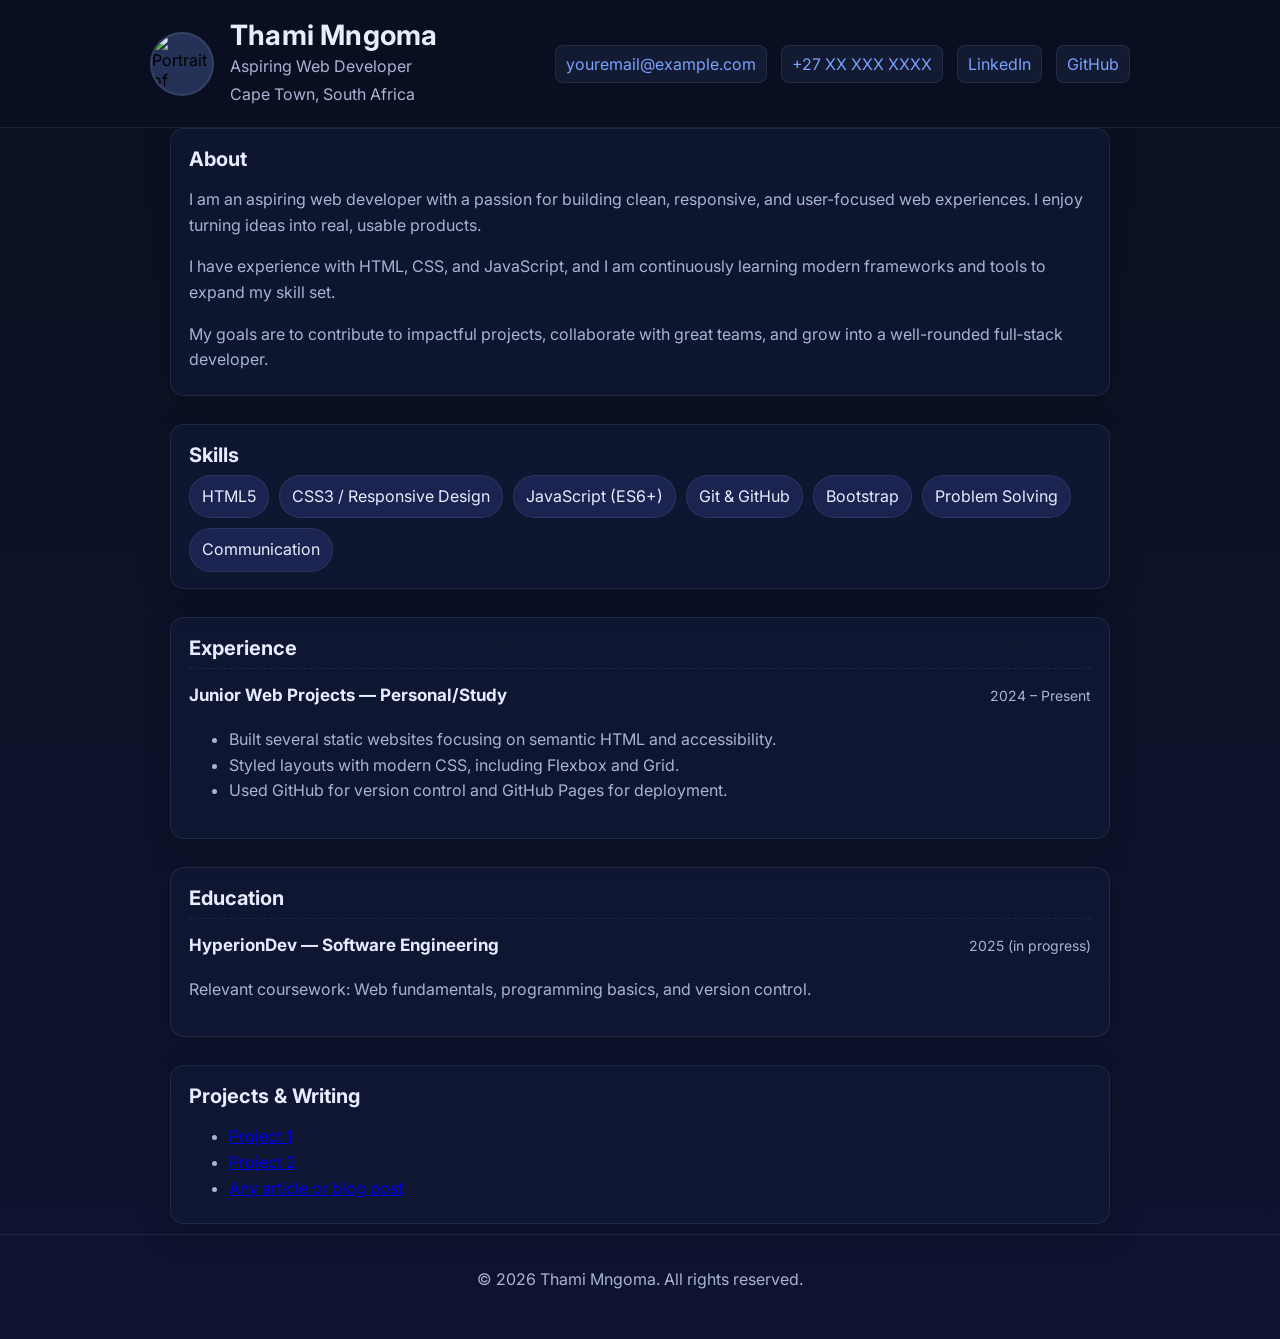
==== index.html @ a344e69f "Add initial CV site (index.html, styles.css) and URL text files" ====
<!DOCTYPE html>
<html lang="en">
<head>
  <meta charset="UTF-8" />
  <meta name="viewport" content="width=device-width, initial-scale=1" />
  <title>Thami Mngoma — CV</title>
  <meta name="description" content="Online CV for Thami Mngoma" />
  <link rel="preconnect" href="https://fonts.googleapis.com">
  <link rel="preconnect" href="https://fonts.gstatic.com" crossorigin>
  <link href="https://fonts.googleapis.com/css2?family=Inter:wght@300;400;600;700&display=swap" rel="stylesheet">
  <link rel="stylesheet" href="styles.css" />
</head>
<body>
  <header class="site-header">
    <div class="container header-inner">
      <div class="identity">
        <img src="avatar.jpg" alt="Portrait of Thami Mngoma" class="avatar" />
        <div>
          <h1 class="name">Thami Mngoma</h1>
          <p class="role">Aspiring Web Developer</p>
          <p class="location">Cape Town, South Africa</p>
        </div>
      </div>
      <nav class="contact">
        <a href="mailto:youremail@example.com">youremail@example.com</a>
        <a href="tel:+27XXXXXXXXX">+27 XX XXX XXXX</a>
        <a href="https://www.linkedin.com/in/your-linkedin" target="_blank" rel="noopener">LinkedIn</a>
        <a href="https://github.com/Thami279" target="_blank" rel="noopener">GitHub</a>
      </nav>
    </div>
  </header>

  <main class="container">
    <section class="about">
      <h2>About</h2>
      <p>I am an aspiring web developer with a passion for building clean, responsive, and user-focused web experiences. I enjoy turning ideas into real, usable products.</p>
      <p>I have experience with HTML, CSS, and JavaScript, and I am continuously learning modern frameworks and tools to expand my skill set.</p>
      <p>My goals are to contribute to impactful projects, collaborate with great teams, and grow into a well-rounded full‑stack developer.</p>
    </section>

    <section class="skills">
      <h2>Skills</h2>
      <ul class="pill-list">
        <li>HTML5</li>
        <li>CSS3 / Responsive Design</li>
        <li>JavaScript (ES6+)</li>
        <li>Git & GitHub</li>
        <li>Bootstrap</li>
        <li>Problem Solving</li>
        <li>Communication</li>
      </ul>
    </section>

    <section class="experience">
      <h2>Experience</h2>
      <article class="item">
        <div class="item-head">
          <h3>Junior Web Projects — Personal/Study</h3>
          <span class="meta">2024 – Present</span>
        </div>
        <ul>
          <li>Built several static websites focusing on semantic HTML and accessibility.</li>
          <li>Styled layouts with modern CSS, including Flexbox and Grid.</li>
          <li>Used GitHub for version control and GitHub Pages for deployment.</li>
        </ul>
      </article>
    </section>

    <section class="education">
      <h2>Education</h2>
      <article class="item">
        <div class="item-head">
          <h3>HyperionDev — Software Engineering</h3>
          <span class="meta">2025 (in progress)</span>
        </div>
        <p>Relevant coursework: Web fundamentals, programming basics, and version control.</p>
      </article>
    </section>

    <section class="links">
      <h2>Projects & Writing</h2>
      <ul>
        <li><a href="#" target="_blank" rel="noopener">Project 1</a></li>
        <li><a href="#" target="_blank" rel="noopener">Project 2</a></li>
        <li><a href="#" target="_blank" rel="noopener">Any article or blog post</a></li>
      </ul>
    </section>
  </main>

  <footer class="site-footer">
    <div class="container">
      <p>© <span id="year"></span> Thami Mngoma. All rights reserved.</p>
    </div>
  </footer>

  <script>document.getElementById("year").textContent = new Date().getFullYear();</script>
</body>
</html>
---- styles.css ----
/* Simple, clean CV styles */
:root{--bg:#0b1020;--card:#121937;--text:#e8ecff;--muted:#aab3d3;--accent:#7aa2ff;--pill:#1b2450;--border:rgba(255,255,255,0.08)}
*{box-sizing:border-box}
html,body{margin:0;padding:0;font-family:Inter,system-ui,-apple-system,Segoe UI,Roboto,Ubuntu,'Helvetica Neue',Arial,sans-serif;background:linear-gradient(180deg,#0b1020,#0e1430);}
.container{max-width:980px;margin:0 auto;padding:0 20px}
.site-header{border-bottom:1px solid var(--border);position:sticky;top:0;background:rgba(11,16,32,0.8);backdrop-filter:saturate(140%) blur(8px);}
.header-inner{display:flex;align-items:center;justify-content:space-between;padding:18px 0;}
.identity{display:flex;gap:16px;align-items:center}
.name{margin:0;color:var(--text);font-size:28px;letter-spacing:.2px}
.role,.location{margin:2px 0;color:var(--muted)}
.avatar{width:64px;height:64px;border-radius:50%;object-fit:cover;border:2px solid var(--border);background:#253157}
.contact{display:flex;gap:14px;flex-wrap:wrap}
.contact a{color:var(--accent);text-decoration:none;border:1px solid var(--border);padding:8px 10px;border-radius:8px;background:rgba(122,162,255,0.08)}
.contact a:hover{background:rgba(122,162,255,0.18)}
main{display:grid;gap:28px;padding:28px 0}
section{background:rgba(18,25,55,0.6);border:1px solid var(--border);border-radius:14px;padding:18px 18px 6px;box-shadow:0 10px 30px rgba(0,0,0,0.18);}
h2{color:var(--text);margin:0 0 8px 0;font-size:20px}
p,li,span{color:var(--muted);line-height:1.6}
.pill-list{display:flex;gap:10px;flex-wrap:wrap;padding-left:0;list-style:none;margin:6px 0 10px}
.pill-list li{background:var(--pill);border:1px solid var(--border);color:var(--text);padding:8px 12px;border-radius:999px}
.item{padding:6px 0 12px 0;border-top:1px dashed var(--border)}
.item:first-child{border-top:none}
.item-head{display:flex;align-items:baseline;justify-content:space-between;gap:12px}
.item h3{color:var(--text);margin:10px 0 6px 0;font-size:17px}
.meta{color:var(--muted);font-size:14px}
.site-footer{border-top:1px solid var(--border);padding:16px 0 30px 0;margin-top:10px}
.site-footer p{color:var(--muted);text-align:center}
@media (max-width:720px){.header-inner{flex-direction:column;align-items:flex-start;gap:12px}.item-head{flex-direction:column;align-items:flex-start}}
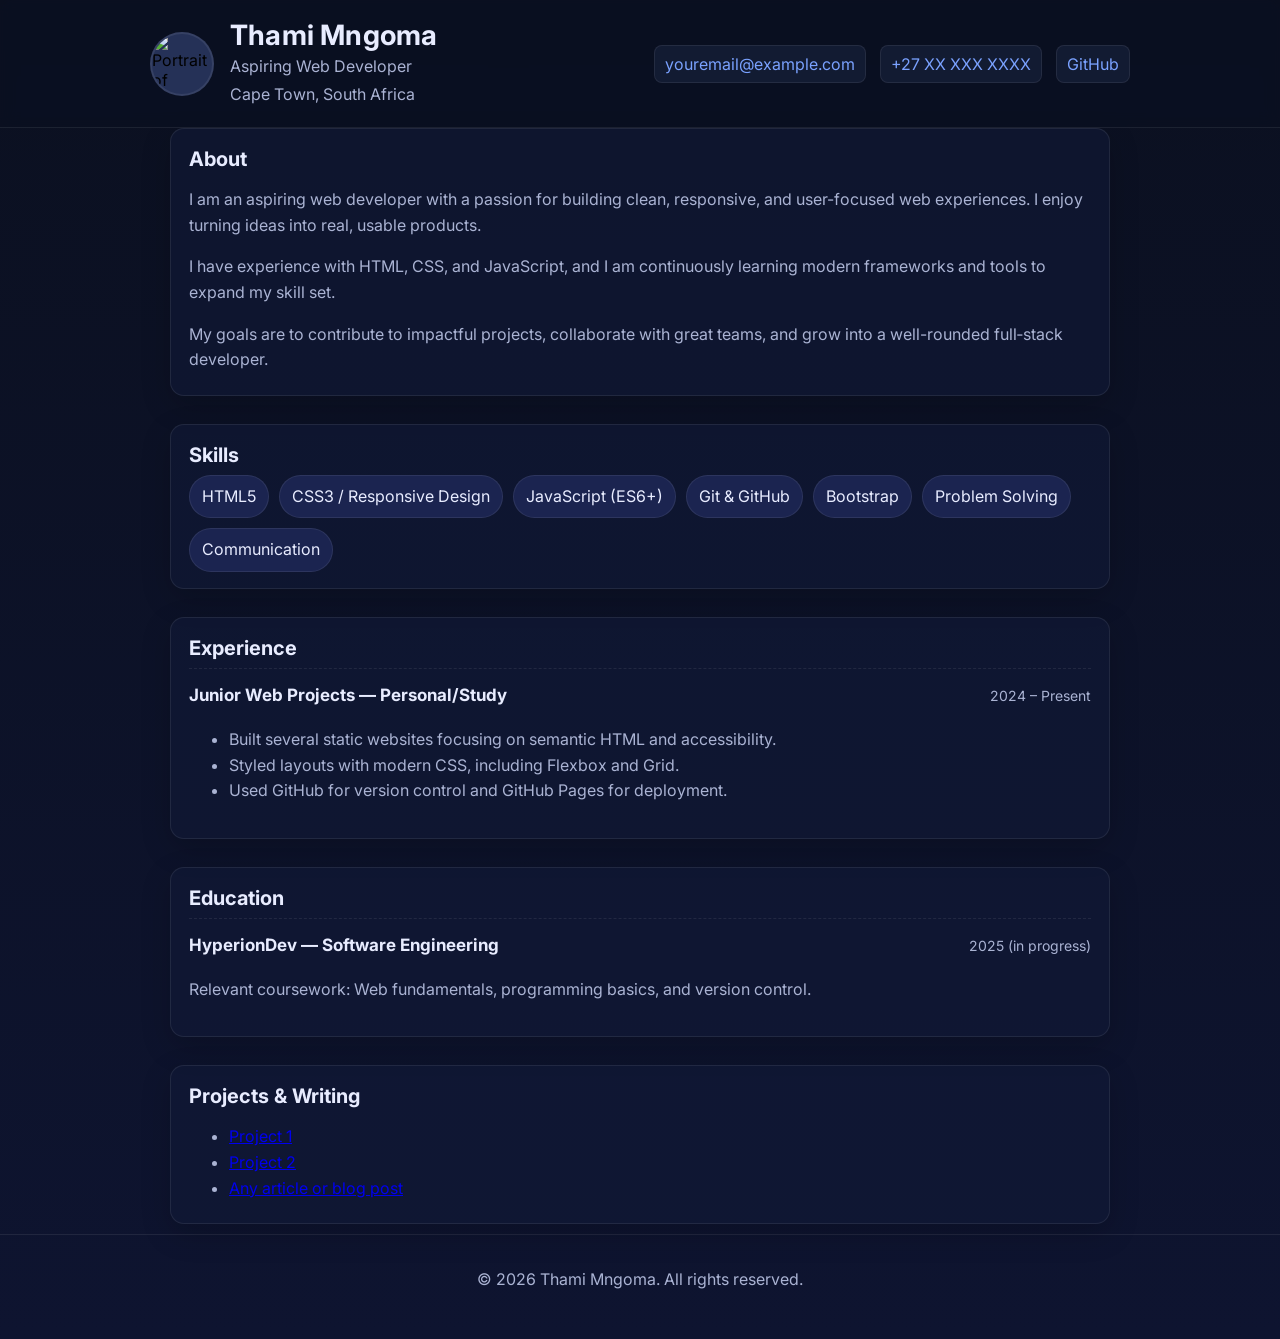
==== commit b1464e38: "Remove LinkedIn link per assignment instructions" ====
--- a/index.html
+++ b/index.html
@@ -24,7 +24,6 @@
       <nav class="contact">
         <a href="mailto:youremail@example.com">youremail@example.com</a>
         <a href="tel:+27XXXXXXXXX">+27 XX XXX XXXX</a>
-        <a href="https://www.linkedin.com/in/your-linkedin" target="_blank" rel="noopener">LinkedIn</a>
         <a href="https://github.com/Thami279" target="_blank" rel="noopener">GitHub</a>
       </nav>
     </div>
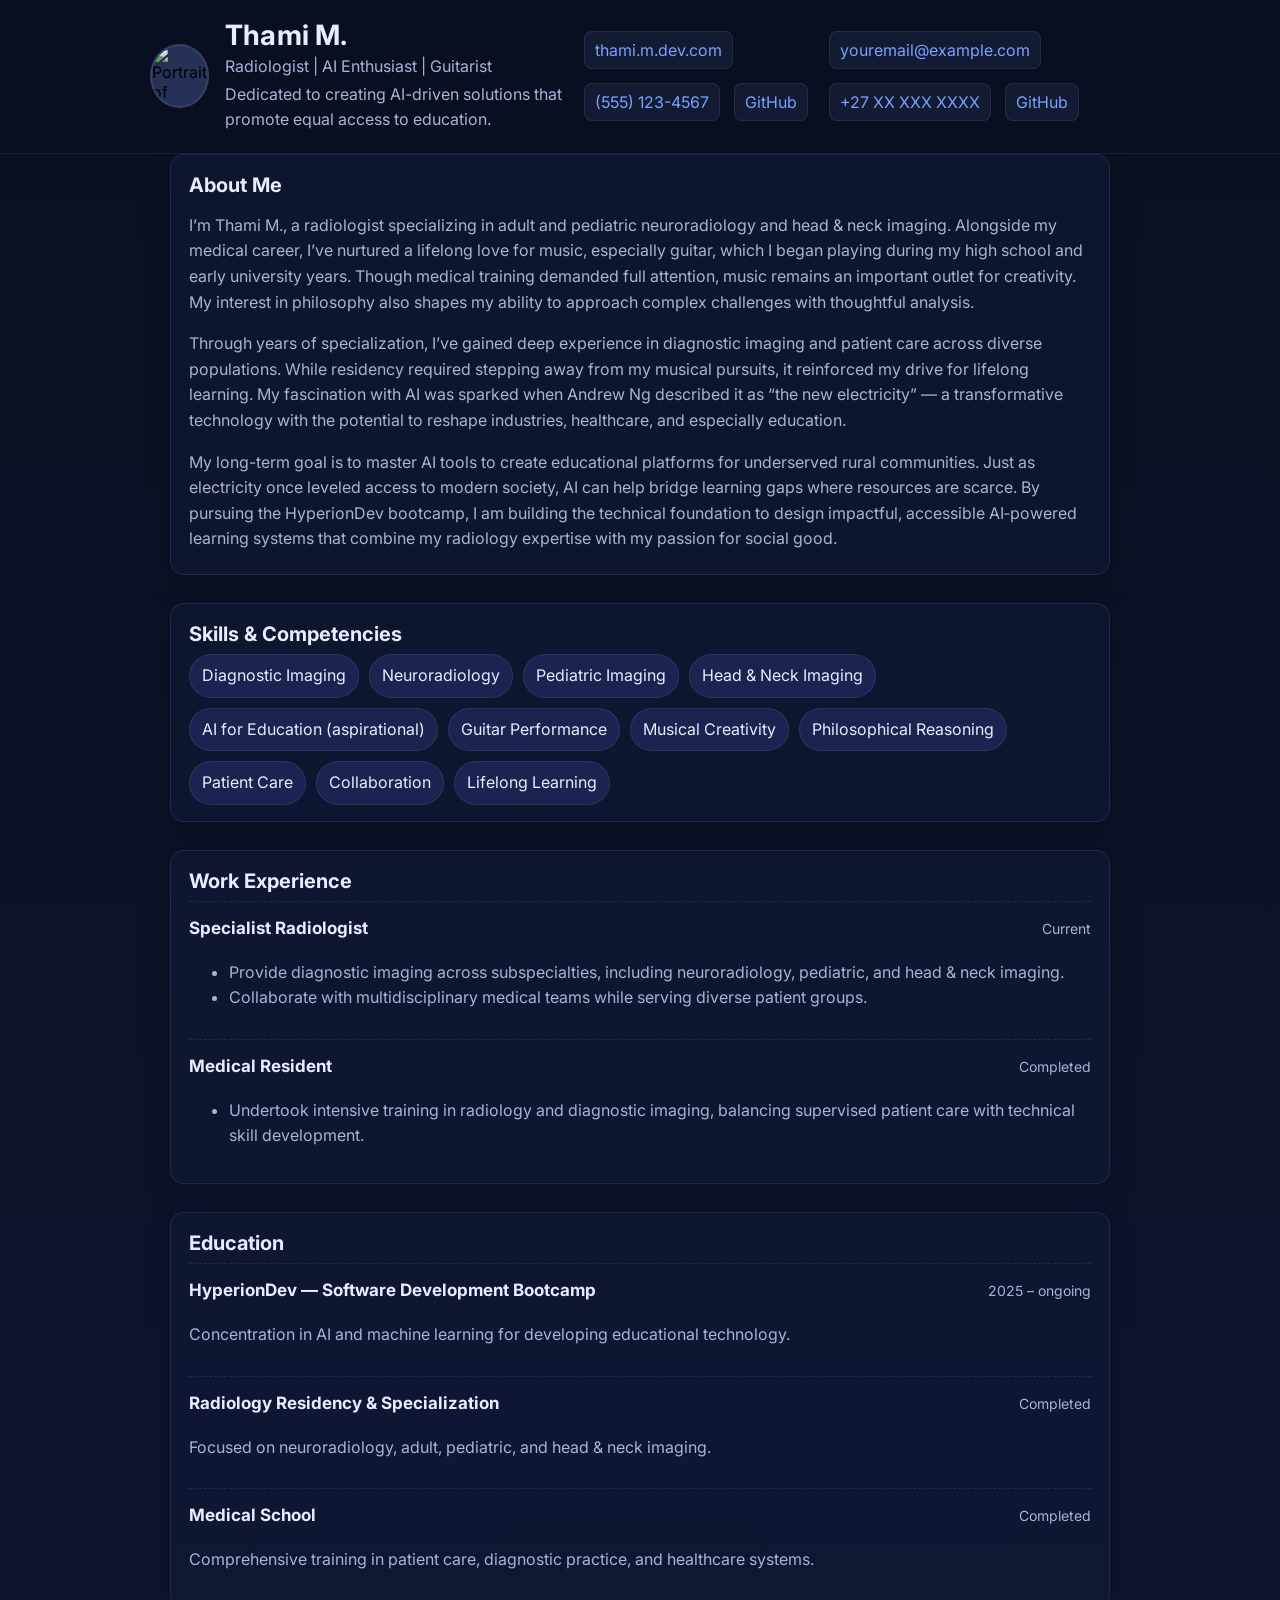
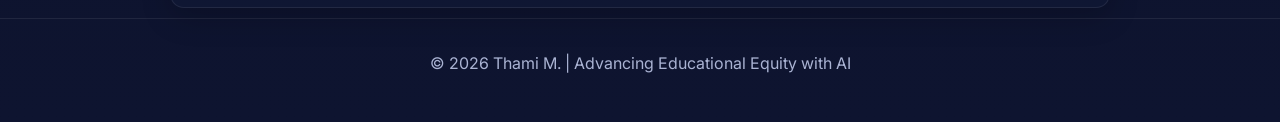
==== commit 67feb91a: "Personalize CV content: About, Skills, Experience, Education, Contact, Footer" ====
--- a/index.html
+++ b/index.html
@@ -3,8 +3,8 @@
 <head>
   <meta charset="UTF-8" />
   <meta name="viewport" content="width=device-width, initial-scale=1" />
-  <title>Thami Mngoma — CV</title>
-  <meta name="description" content="Online CV for Thami Mngoma" />
+  <title>Thami M. — CV</title>
+  <meta name="description" content="Online CV for Thami M. — Radiologist and AI Enthusiast" />
   <link rel="preconnect" href="https://fonts.googleapis.com">
   <link rel="preconnect" href="https://fonts.gstatic.com" crossorigin>
   <link href="https://fonts.googleapis.com/css2?family=Inter:wght@300;400;600;700&display=swap" rel="stylesheet">
@@ -14,13 +14,18 @@
   <header class="site-header">
     <div class="container header-inner">
       <div class="identity">
-        <img src="avatar.jpg" alt="Portrait of Thami Mngoma" class="avatar" />
+        <img src="avatar.jpg" alt="Portrait of Thami M." class="avatar" />
         <div>
-          <h1 class="name">Thami Mngoma</h1>
-          <p class="role">Aspiring Web Developer</p>
-          <p class="location">Cape Town, South Africa</p>
+          <h1 class="name">Thami M.</h1>
+          <p class="role">Radiologist | AI Enthusiast | Guitarist</p>
+          <p class="location">Dedicated to creating AI-driven solutions that promote equal access to education.</p>
         </div>
       </div>
+      <nav class="contact">
+        <a href="mailto:thami.m.dev.com">thami.m.dev.com</a>
+        <a href="tel:+15551234567">(555) 123-4567</a>
+        <a href="https://github.com/Thami279" target="_blank" rel="noopener">GitHub</a>
+      </nav>
       <nav class="contact">
         <a href="mailto:youremail@example.com">youremail@example.com</a>
         <a href="tel:+27XXXXXXXXX">+27 XX XXX XXXX</a>
@@ -31,36 +36,48 @@
 
   <main class="container">
     <section class="about">
-      <h2>About</h2>
-      <p>I am an aspiring web developer with a passion for building clean, responsive, and user-focused web experiences. I enjoy turning ideas into real, usable products.</p>
-      <p>I have experience with HTML, CSS, and JavaScript, and I am continuously learning modern frameworks and tools to expand my skill set.</p>
-      <p>My goals are to contribute to impactful projects, collaborate with great teams, and grow into a well-rounded full‑stack developer.</p>
+      <h2>About Me</h2>
+      <p>I’m Thami M., a radiologist specializing in adult and pediatric neuroradiology and head &amp; neck imaging. Alongside my medical career, I’ve nurtured a lifelong love for music, especially guitar, which I began playing during my high school and early university years. Though medical training demanded full attention, music remains an important outlet for creativity. My interest in philosophy also shapes my ability to approach complex challenges with thoughtful analysis.</p>
+      <p>Through years of specialization, I’ve gained deep experience in diagnostic imaging and patient care across diverse populations. While residency required stepping away from my musical pursuits, it reinforced my drive for lifelong learning. My fascination with AI was sparked when Andrew Ng described it as “the new electricity” — a transformative technology with the potential to reshape industries, healthcare, and especially education.</p>
+      <p>My long-term goal is to master AI tools to create educational platforms for underserved rural communities. Just as electricity once leveled access to modern society, AI can help bridge learning gaps where resources are scarce. By pursuing the HyperionDev bootcamp, I am building the technical foundation to design impactful, accessible AI‑powered learning systems that combine my radiology expertise with my passion for social good.</p>
     </section>
 
     <section class="skills">
-      <h2>Skills</h2>
+      <h2>Skills &amp; Competencies</h2>
       <ul class="pill-list">
-        <li>HTML5</li>
-        <li>CSS3 / Responsive Design</li>
-        <li>JavaScript (ES6+)</li>
-        <li>Git & GitHub</li>
-        <li>Bootstrap</li>
-        <li>Problem Solving</li>
-        <li>Communication</li>
+        <li>Diagnostic Imaging</li>
+        <li>Neuroradiology</li>
+        <li>Pediatric Imaging</li>
+        <li>Head &amp; Neck Imaging</li>
+        <li>AI for Education (aspirational)</li>
+        <li>Guitar Performance</li>
+        <li>Musical Creativity</li>
+        <li>Philosophical Reasoning</li>
+        <li>Patient Care</li>
+        <li>Collaboration</li>
+        <li>Lifelong Learning</li>
       </ul>
     </section>
 
     <section class="experience">
-      <h2>Experience</h2>
+      <h2>Work Experience</h2>
       <article class="item">
         <div class="item-head">
-          <h3>Junior Web Projects — Personal/Study</h3>
-          <span class="meta">2024 – Present</span>
+          <h3>Specialist Radiologist</h3>
+          <span class="meta">Current</span>
         </div>
         <ul>
-          <li>Built several static websites focusing on semantic HTML and accessibility.</li>
-          <li>Styled layouts with modern CSS, including Flexbox and Grid.</li>
-          <li>Used GitHub for version control and GitHub Pages for deployment.</li>
+          <li>Provide diagnostic imaging across subspecialties, including neuroradiology, pediatric, and head &amp; neck imaging.</li>
+          <li>Collaborate with multidisciplinary medical teams while serving diverse patient groups.</li>
+        </ul>
+      </article>
+      <article class="item">
+        <div class="item-head">
+          <h3>Medical Resident</h3>
+          <span class="meta">Completed</span>
+        </div>
+        <ul>
+          <li>Undertook intensive training in radiology and diagnostic imaging, balancing supervised patient care with technical skill development.</li>
         </ul>
       </article>
     </section>
@@ -69,26 +86,32 @@
       <h2>Education</h2>
       <article class="item">
         <div class="item-head">
-          <h3>HyperionDev — Software Engineering</h3>
-          <span class="meta">2025 (in progress)</span>
+          <h3>HyperionDev — Software Development Bootcamp</h3>
+          <span class="meta">2025 – ongoing</span>
         </div>
-        <p>Relevant coursework: Web fundamentals, programming basics, and version control.</p>
+        <p>Concentration in AI and machine learning for developing educational technology.</p>
+      </article>
+      <article class="item">
+        <div class="item-head">
+          <h3>Radiology Residency &amp; Specialization</h3>
+          <span class="meta">Completed</span>
+        </div>
+        <p>Focused on neuroradiology, adult, pediatric, and head &amp; neck imaging.</p>
+      </article>
+      <article class="item">
+        <div class="item-head">
+          <h3>Medical School</h3>
+          <span class="meta">Completed</span>
+        </div>
+        <p>Comprehensive training in patient care, diagnostic practice, and healthcare systems.</p>
       </article>
     </section>
 
-    <section class="links">
-      <h2>Projects & Writing</h2>
-      <ul>
-        <li><a href="#" target="_blank" rel="noopener">Project 1</a></li>
-        <li><a href="#" target="_blank" rel="noopener">Project 2</a></li>
-        <li><a href="#" target="_blank" rel="noopener">Any article or blog post</a></li>
-      </ul>
-    </section>
-  </main>
+      </main>
 
   <footer class="site-footer">
     <div class="container">
-      <p>© <span id="year"></span> Thami Mngoma. All rights reserved.</p>
+      <p>© <span id="year"></span> Thami M. | Advancing Educational Equity with AI</p>
     </div>
   </footer>
 
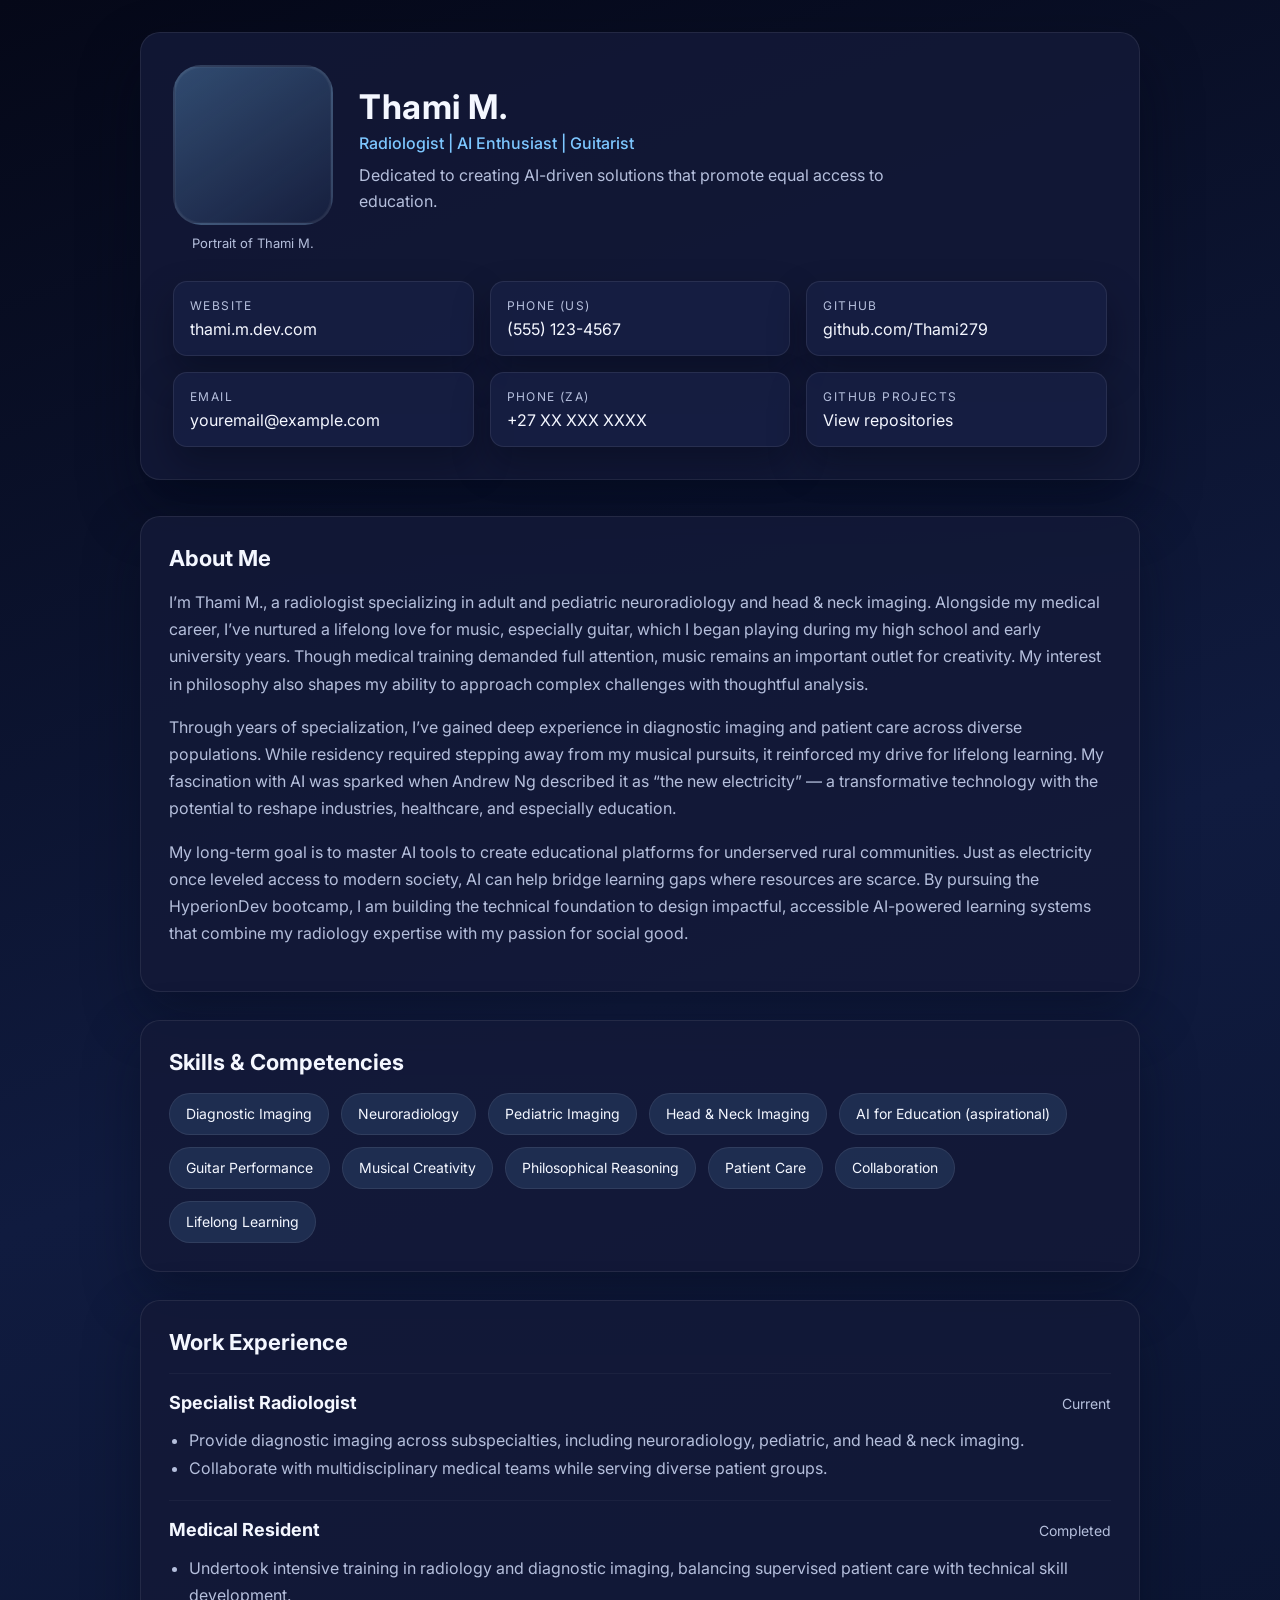
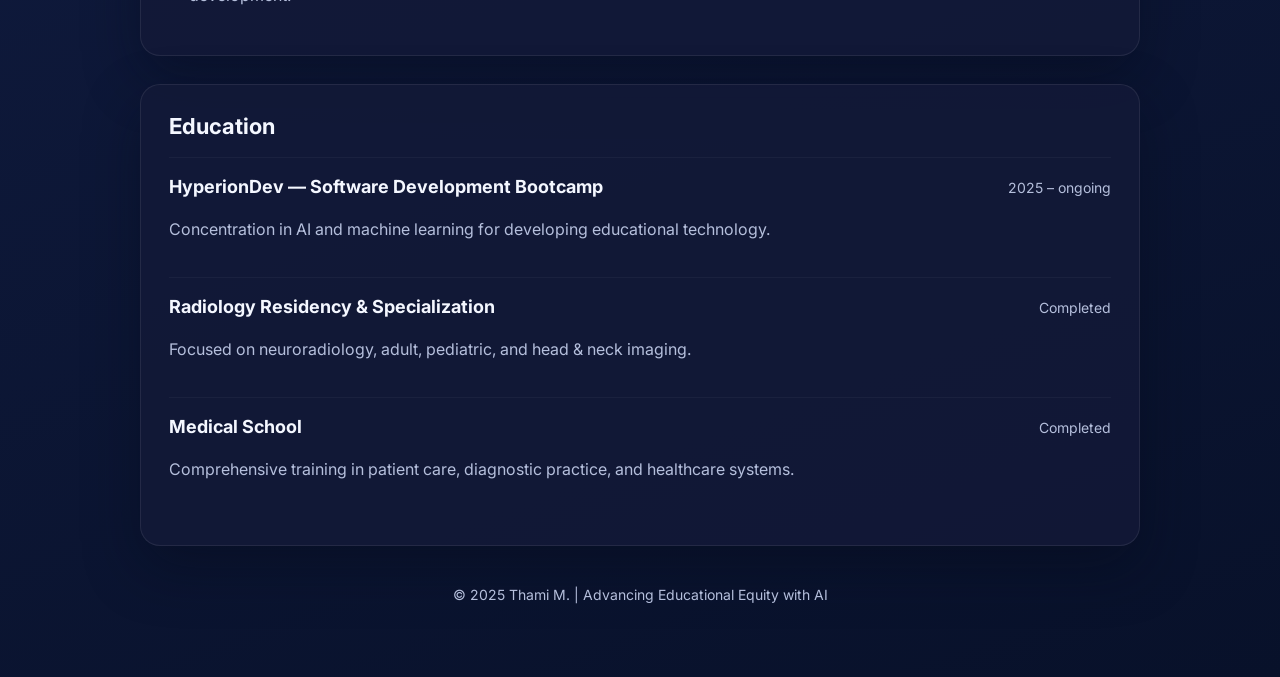
==== commit 3fb0e1fd: "Add GitHub Pages redirect and refresh Community Uplift evidence" ====
--- a/index.html
+++ b/index.html
@@ -2,120 +2,33 @@
 <html lang="en">
 <head>
   <meta charset="UTF-8" />
-  <meta name="viewport" content="width=device-width, initial-scale=1" />
-  <title>Thami M. — CV</title>
-  <meta name="description" content="Online CV for Thami M. — Radiologist and AI Enthusiast" />
-  <link rel="preconnect" href="https://fonts.googleapis.com">
-  <link rel="preconnect" href="https://fonts.gstatic.com" crossorigin>
-  <link href="https://fonts.googleapis.com/css2?family=Inter:wght@300;400;600;700&display=swap" rel="stylesheet">
-  <link rel="stylesheet" href="styles.css" />
+  <meta http-equiv="refresh" content="0; url=my-cv/index.html" />
+  <title>Redirecting to CV</title>
+  <link rel="canonical" href="my-cv/index.html" />
+  <style>
+    body {
+      margin: 0;
+      height: 100vh;
+      display: grid;
+      place-items: center;
+      font-family: system-ui, -apple-system, "Segoe UI", sans-serif;
+      background: #050913;
+      color: #f1f5ff;
+      text-align: center;
+    }
+    a {
+      color: #7dc7ff;
+      text-decoration: none;
+    }
+    a:hover {
+      text-decoration: underline;
+    }
+  </style>
 </head>
 <body>
-  <header class="site-header">
-    <div class="container header-inner">
-      <div class="identity">
-        <img src="avatar.jpg" alt="Portrait of Thami M." class="avatar" />
-        <div>
-          <h1 class="name">Thami M.</h1>
-          <p class="role">Radiologist | AI Enthusiast | Guitarist</p>
-          <p class="location">Dedicated to creating AI-driven solutions that promote equal access to education.</p>
-        </div>
-      </div>
-      <nav class="contact">
-        <a href="mailto:thami.m.dev.com">thami.m.dev.com</a>
-        <a href="tel:+15551234567">(555) 123-4567</a>
-        <a href="https://github.com/Thami279" target="_blank" rel="noopener">GitHub</a>
-      </nav>
-      <nav class="contact">
-        <a href="mailto:youremail@example.com">youremail@example.com</a>
-        <a href="tel:+27XXXXXXXXX">+27 XX XXX XXXX</a>
-        <a href="https://github.com/Thami279" target="_blank" rel="noopener">GitHub</a>
-      </nav>
-    </div>
-  </header>
-
-  <main class="container">
-    <section class="about">
-      <h2>About Me</h2>
-      <p>I’m Thami M., a radiologist specializing in adult and pediatric neuroradiology and head &amp; neck imaging. Alongside my medical career, I’ve nurtured a lifelong love for music, especially guitar, which I began playing during my high school and early university years. Though medical training demanded full attention, music remains an important outlet for creativity. My interest in philosophy also shapes my ability to approach complex challenges with thoughtful analysis.</p>
-      <p>Through years of specialization, I’ve gained deep experience in diagnostic imaging and patient care across diverse populations. While residency required stepping away from my musical pursuits, it reinforced my drive for lifelong learning. My fascination with AI was sparked when Andrew Ng described it as “the new electricity” — a transformative technology with the potential to reshape industries, healthcare, and especially education.</p>
-      <p>My long-term goal is to master AI tools to create educational platforms for underserved rural communities. Just as electricity once leveled access to modern society, AI can help bridge learning gaps where resources are scarce. By pursuing the HyperionDev bootcamp, I am building the technical foundation to design impactful, accessible AI‑powered learning systems that combine my radiology expertise with my passion for social good.</p>
-    </section>
-
-    <section class="skills">
-      <h2>Skills &amp; Competencies</h2>
-      <ul class="pill-list">
-        <li>Diagnostic Imaging</li>
-        <li>Neuroradiology</li>
-        <li>Pediatric Imaging</li>
-        <li>Head &amp; Neck Imaging</li>
-        <li>AI for Education (aspirational)</li>
-        <li>Guitar Performance</li>
-        <li>Musical Creativity</li>
-        <li>Philosophical Reasoning</li>
-        <li>Patient Care</li>
-        <li>Collaboration</li>
-        <li>Lifelong Learning</li>
-      </ul>
-    </section>
-
-    <section class="experience">
-      <h2>Work Experience</h2>
-      <article class="item">
-        <div class="item-head">
-          <h3>Specialist Radiologist</h3>
-          <span class="meta">Current</span>
-        </div>
-        <ul>
-          <li>Provide diagnostic imaging across subspecialties, including neuroradiology, pediatric, and head &amp; neck imaging.</li>
-          <li>Collaborate with multidisciplinary medical teams while serving diverse patient groups.</li>
-        </ul>
-      </article>
-      <article class="item">
-        <div class="item-head">
-          <h3>Medical Resident</h3>
-          <span class="meta">Completed</span>
-        </div>
-        <ul>
-          <li>Undertook intensive training in radiology and diagnostic imaging, balancing supervised patient care with technical skill development.</li>
-        </ul>
-      </article>
-    </section>
-
-    <section class="education">
-      <h2>Education</h2>
-      <article class="item">
-        <div class="item-head">
-          <h3>HyperionDev — Software Development Bootcamp</h3>
-          <span class="meta">2025 – ongoing</span>
-        </div>
-        <p>Concentration in AI and machine learning for developing educational technology.</p>
-      </article>
-      <article class="item">
-        <div class="item-head">
-          <h3>Radiology Residency &amp; Specialization</h3>
-          <span class="meta">Completed</span>
-        </div>
-        <p>Focused on neuroradiology, adult, pediatric, and head &amp; neck imaging.</p>
-      </article>
-      <article class="item">
-        <div class="item-head">
-          <h3>Medical School</h3>
-          <span class="meta">Completed</span>
-        </div>
-        <p>Comprehensive training in patient care, diagnostic practice, and healthcare systems.</p>
-      </article>
-    </section>
-
-      </main>
-
-  <footer class="site-footer">
-    <div class="container">
-      <p>© <span id="year"></span> Thami M. | Advancing Educational Equity with AI</p>
-    </div>
-  </footer>
-
-  <script>document.getElementById("year").textContent = new Date().getFullYear();</script>
+  <p>Redirecting to the updated CV… <a href="my-cv/index.html">Go there now</a>.</p>
+  <script>
+    window.location.replace('my-cv/index.html');
+  </script>
 </body>
 </html>
-
